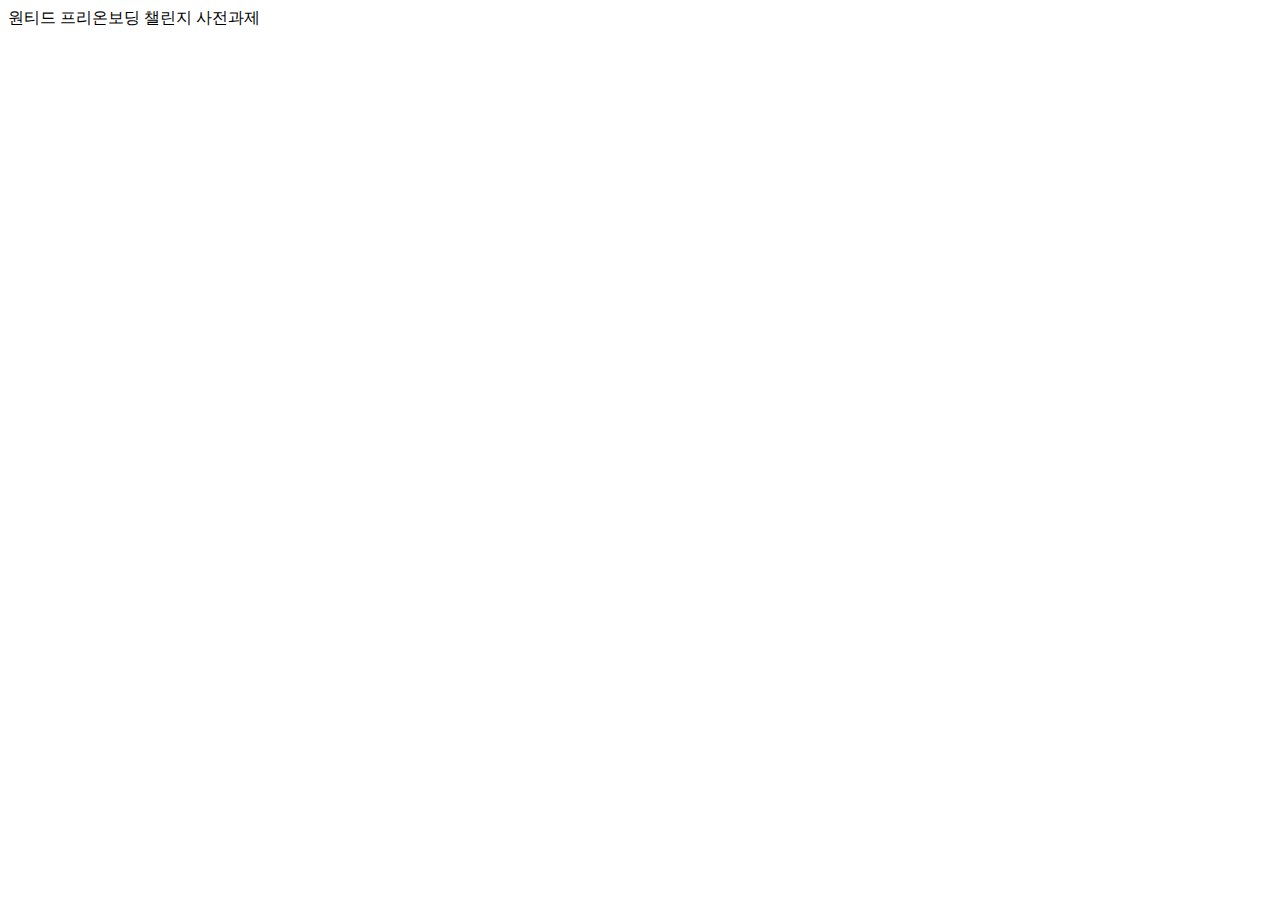
==== index.html @ 2d390413 "io TEST" ====
<!DOCTYPE html>
<html lang="en">
<head>
  <meta charset="UTF-8">
  <meta name="viewport" content="width=device-width, initial-scale=1.0">
  <title>김소영 | 원티드 프리온보딩 챌린지 사전과제</title>
</head>
<body>
  원티드 프리온보딩 챌린지 사전과제
</body>
</html>
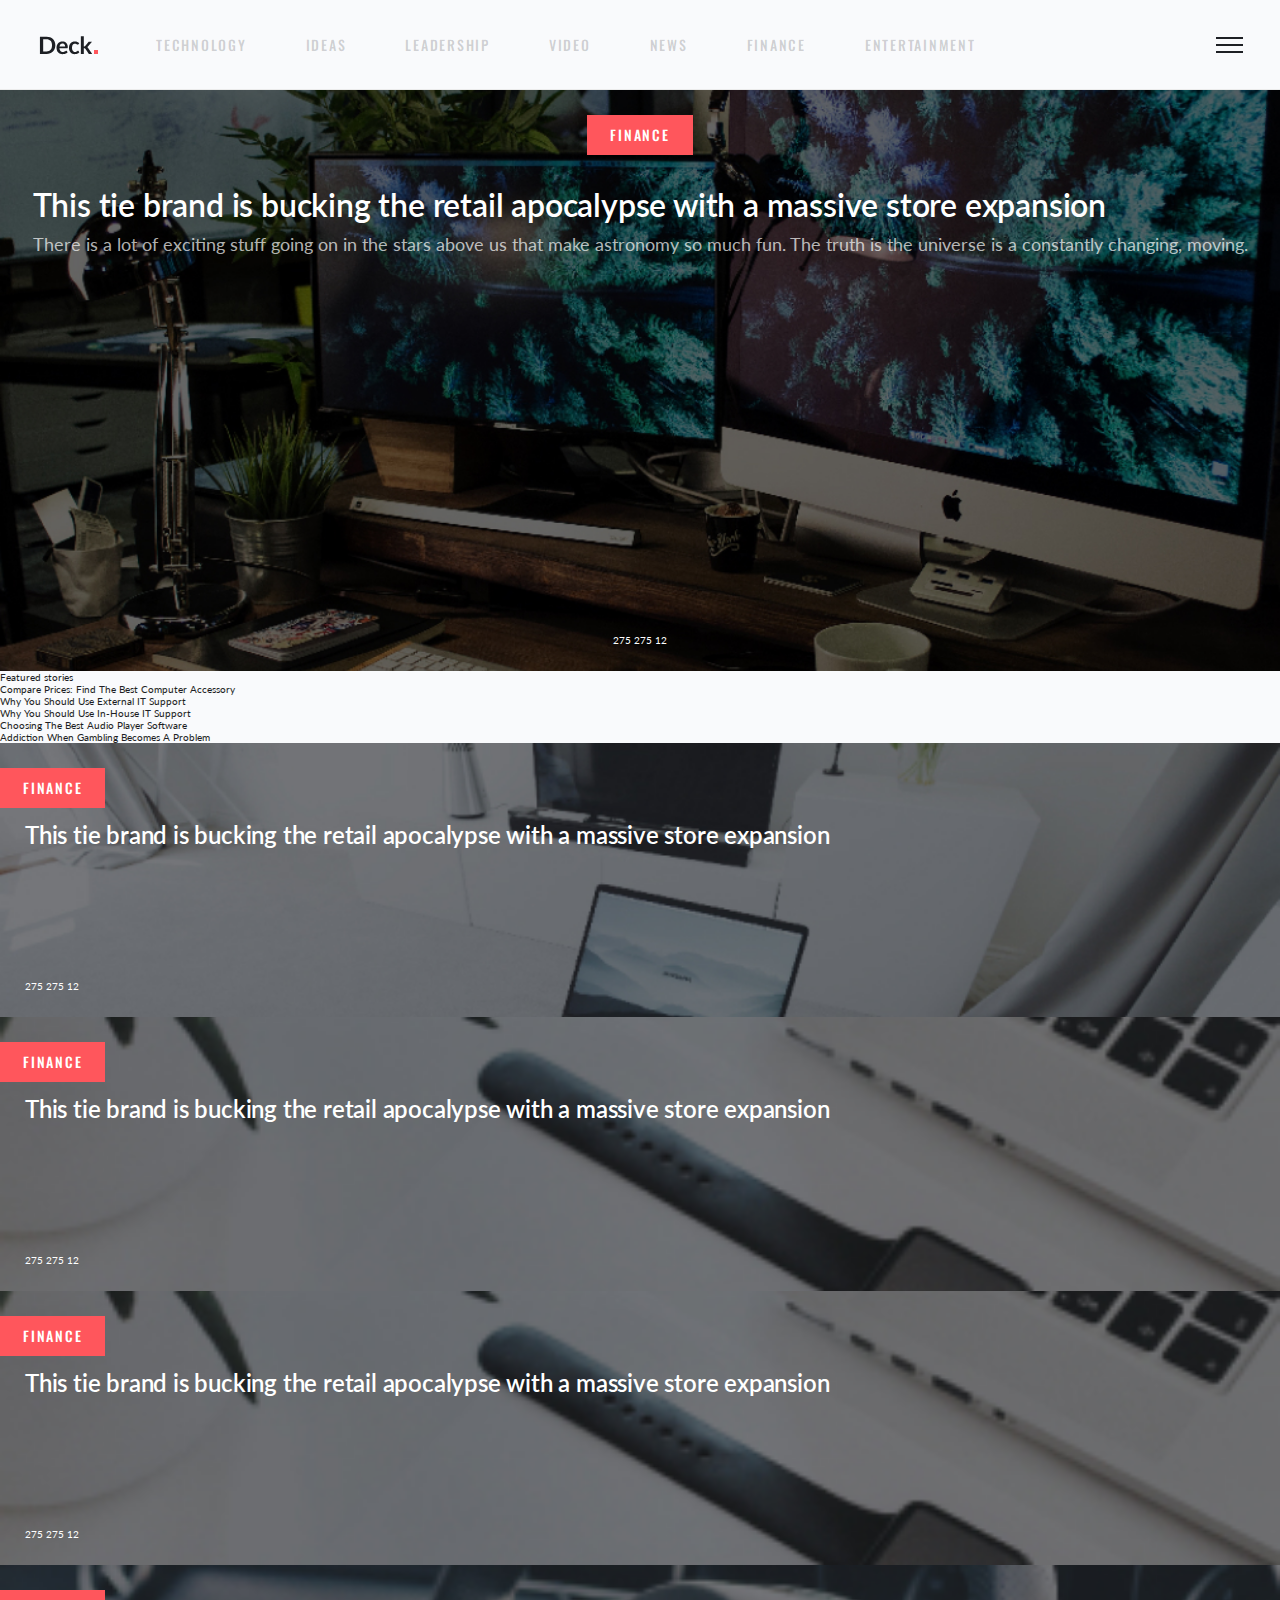
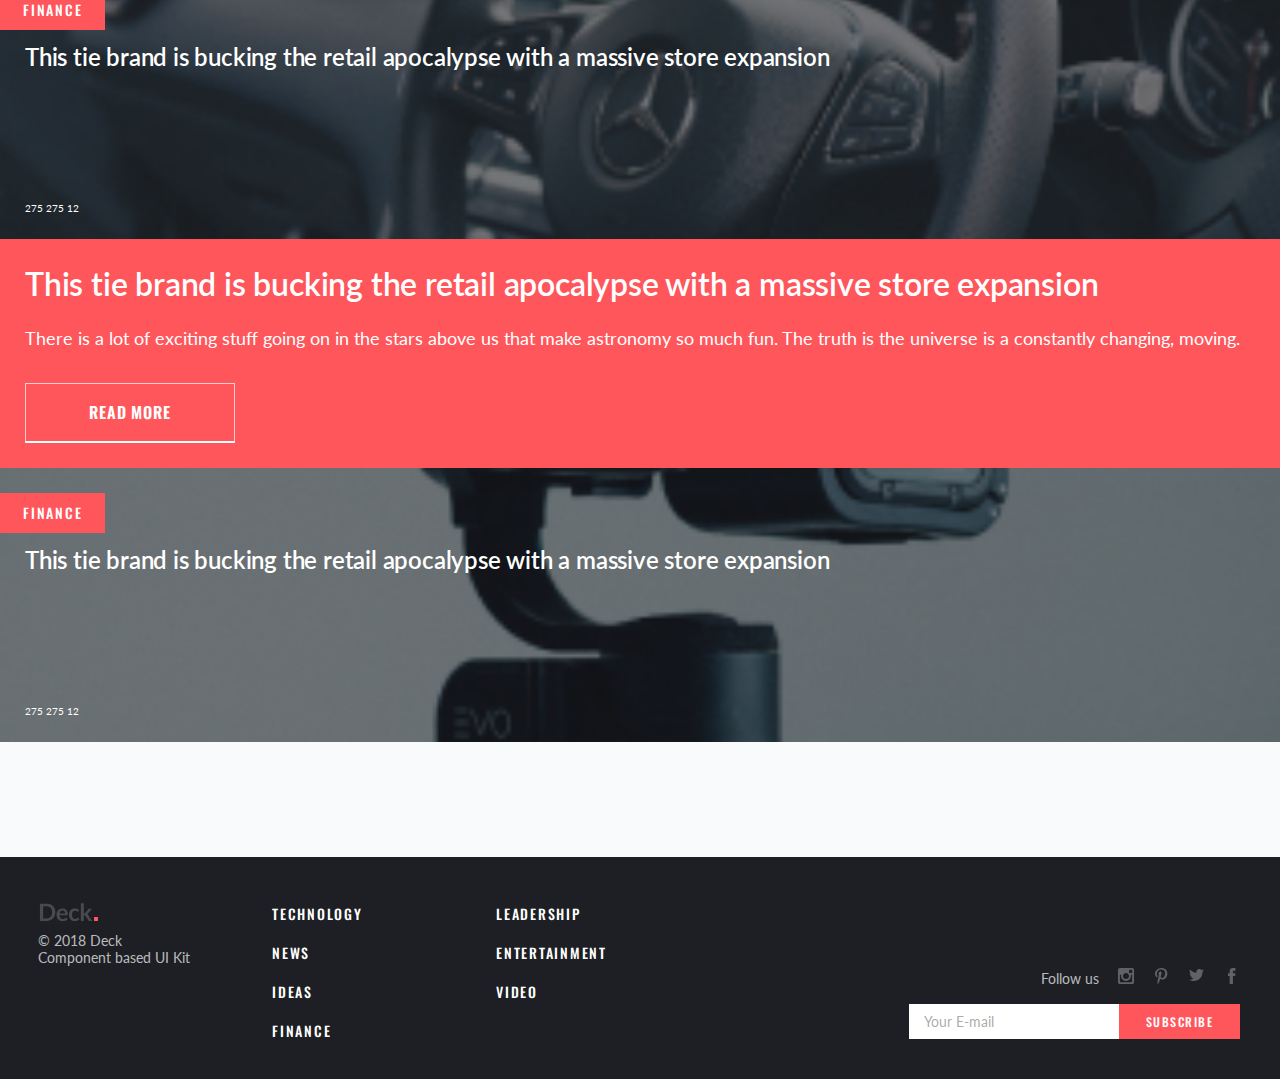
==== commit 73602821: "start mission" ====
--- a/index.html
+++ b/index.html
@@ -1,11 +1,214 @@
 <!DOCTYPE html>
 <html lang="en">
-<head>
-  <meta charset="UTF-8">
-  <meta name="viewport" content="width=device-width, initial-scale=1.0">
-  <title>김소영 | 원티드 프리온보딩 챌린지 사전과제</title>
-</head>
-<body>
-  원티드 프리온보딩 챌린지 사전과제
-</body>
-</html>+  <head>
+    <meta charset="UTF-8" />
+    <meta name="viewport" content="width=device-width, initial-scale=1.0" />
+    <title>김소영 | 원티드 프리온보딩 챌린지 사전과제</title>
+    <link rel="stylesheet" href="./assets/default/font.css" />
+    <link rel="stylesheet" href="./assets/default/reset.css" />
+    <link rel="stylesheet" href="./assets/css/style.css" />
+  </head>
+  <body>
+    <div class="wrapper">
+      <header class="header" id="header"></header>
+      <main class="contents-container">
+        <section class="content-area">
+          <div class="main-area-top">
+            <!-- card -->
+            <div class="card-container">
+              <div class="item-area-front">
+                <div class="item-head">
+                  <span class="item-label">Finance</span>
+                </div>
+                <div class="item-body">
+                  <h2 class="item-title">This tie brand is bucking the retail apocalypse with a massive store expansion</h2>
+                  <p class="item-text">
+                    There is a lot of exciting stuff going on in the stars above us that make astronomy so much fun. The truth is the universe is a
+                    constantly changing, moving.
+                  </p>
+                </div>
+                <div class="item-foot">
+                  <div class="item-icons-box">
+                    <a href="javascript:void(0);" class="icon-share"><span>275</span></a>
+                    <a href="javascript:void(0);" class="icon-views"><span>275</span></a>
+                    <a href="javascript:void(0);" class="icon-comments"><span>12</span></a>
+                  </div>
+                </div>
+              </div>
+              <div class="item-area-back">
+                <img src="./assets/images/main/img_main_visual.jpg" alt="" />
+              </div>
+            </div>
+            <!-- //card -->
+          </div>
+          <div class="main-area-middle">
+            <div class="area-middle-left">
+              <!-- Featured stories -->
+              <div class="stories-container">
+                <div class="stories-top">
+                  <h2 class="stories-title">Featured stories</h2>
+                </div>
+                <div class="stories-middle">
+                  <ol class="rank-list">
+                    <li><a href="javascript:void(0);">Compare Prices: Find The Best Computer Accessory</a></li>
+                    <li><a href="javascript:void(0);">Why You Should Use External IT Support</a></li>
+                    <li><a href="javascript:void(0);">Why You Should Use In-House IT Support</a></li>
+                    <li><a href="javascript:void(0);">Choosing The Best Audio Player Software</a></li>
+                    <li><a href="javascript:void(0);">Addiction When Gambling Becomes A Problem</a></li>
+                  </ol>
+                </div>
+              </div>
+              <!-- //Featured stories -->
+            </div>
+            <div class="area-middle-right">
+              <!-- card flex -->
+              <div class="card-area-flex">
+                <div class="flex-row">
+                  <!-- card -->
+                  <div class="card-container">
+                    <div class="item-area-front">
+                      <div class="item-head">
+                        <span class="item-label">Finance</span>
+                      </div>
+                      <div class="item-body">
+                        <p class="item-title">This tie brand is bucking the retail apocalypse with a massive store expansion</p>
+                      </div>
+                      <div class="item-foot">
+                        <div class="item-icons-box">
+                          <a href="javascript:void(0);" class="icon-share"><span>275</span></a>
+                          <a href="javascript:void(0);" class="icon-views"><span>275</span></a>
+                          <a href="javascript:void(0);" class="icon-comments"><span>12</span></a>
+                        </div>
+                      </div>
+                    </div>
+                    <div class="item-area-back">
+                      <img src="./assets/images/main/img_main_center_card_01.jpg" alt="" />
+                    </div>
+                  </div>
+                  <!-- //card -->
+                </div>
+                <div class="flex-row">
+                  <!-- card -->
+                  <div class="card-container">
+                    <div class="item-area-front">
+                      <div class="item-head">
+                        <span class="item-label">Finance</span>
+                      </div>
+                      <div class="item-body">
+                        <p class="item-title">This tie brand is bucking the retail apocalypse with a massive store expansion</p>
+                      </div>
+                      <div class="item-foot">
+                        <div class="item-icons-box">
+                          <a href="javascript:void(0);" class="icon-share"><span>275</span></a>
+                          <a href="javascript:void(0);" class="icon-views"><span>275</span></a>
+                          <a href="javascript:void(0);" class="icon-comments"><span>12</span></a>
+                        </div>
+                      </div>
+                    </div>
+                    <div class="item-area-back">
+                      <img src="./assets/images/main/img_main_center_card_02.jpg" alt="" />
+                    </div>
+                  </div>
+                  <div class="card-container">
+                    <div class="item-area-front">
+                      <div class="item-head">
+                        <span class="item-label">Finance</span>
+                      </div>
+                      <div class="item-body">
+                        <p class="item-title">This tie brand is bucking the retail apocalypse with a massive store expansion</p>
+                      </div>
+                      <div class="item-foot">
+                        <div class="item-icons-box">
+                          <a href="javascript:void(0);" class="icon-share"><span>275</span></a>
+                          <a href="javascript:void(0);" class="icon-views"><span>275</span></a>
+                          <a href="javascript:void(0);" class="icon-comments"><span>12</span></a>
+                        </div>
+                      </div>
+                    </div>
+                    <div class="item-area-back">
+                      <img src="./assets/images/main/img_main_center_card_02.jpg" alt="" />
+                    </div>
+                  </div>
+                  <!-- //card -->
+                </div>
+              </div>
+
+              <!-- //card flex -->
+            </div>
+          </div>
+        </section>
+        <article class="content-side">
+          <div class="side-area-top">
+            <!-- card -->
+            <div class="card-container">
+              <div class="item-area-front">
+                <div class="item-head">
+                  <span class="item-label">Finance</span>
+                </div>
+                <div class="item-body">
+                  <p class="item-title">This tie brand is bucking the retail apocalypse with a massive store expansion</p>
+                </div>
+                <div class="item-foot">
+                  <div class="item-icons-box">
+                    <a href="javascript:void(0);" class="icon-share"><span>275</span></a>
+                    <a href="javascript:void(0);" class="icon-views"><span>275</span></a>
+                    <a href="javascript:void(0);" class="icon-comments"><span>12</span></a>
+                  </div>
+                </div>
+              </div>
+              <div class="item-area-back">
+                <img src="./assets/images/main/img_main_right_card_01.jpg" alt="" />
+              </div>
+            </div>
+            <!-- //card -->
+          </div>
+          <div class="side-area-middle">
+            <!-- card -->
+            <div class="card-container none-back">
+              <div class="item-area-front">
+                <div class="item-body">
+                  <h2 class="item-title">This tie brand is bucking the retail apocalypse with a massive store expansion</h2>
+                  <p class="item-text">
+                    There is a lot of exciting stuff going on in the stars above us that make astronomy so much fun. The truth is the universe is a
+                    constantly changing, moving.
+                  </p>
+                </div>
+                <div class="item-foot">
+                  <button type="button" class="btn"><span>Read More</span></button>
+                </div>
+              </div>
+            </div>
+            <!-- //card -->
+          </div>
+          <div class="side-area-bottom">
+            <!-- card -->
+            <div class="card-container">
+              <div class="item-area-front">
+                <div class="item-head">
+                  <span class="item-label">Finance</span>
+                </div>
+                <div class="item-body">
+                  <p class="item-title">This tie brand is bucking the retail apocalypse with a massive store expansion</p>
+                </div>
+                <div class="item-foot">
+                  <div class="item-icons-box">
+                    <a href="javascript:void(0);" class="icon-share"><span>275</span></a>
+                    <a href="javascript:void(0);" class="icon-views"><span>275</span></a>
+                    <a href="javascript:void(0);" class="icon-comments"><span>12</span></a>
+                  </div>
+                </div>
+              </div>
+              <div class="item-area-back">
+                <img src="./assets/images/main/img_main_right_card_02.jpg" alt="" />
+              </div>
+            </div>
+            <!-- //card -->
+          </div>
+        </article>
+      </main>
+      <footer class="footer" id="footer"></footer>
+    </div>
+  </body>
+  <script src="./assets/js/components.js"></script>
+  <script src="./assets/js/card.js"></script>
+</html>
--- a/assets/default/font.css
+++ b/assets/default/font.css
@@ -0,0 +1,8 @@
+@charset "UTF-8";
+@import url('https://fonts.googleapis.com/css2?family=Oswald:wght@300;500;600&display=swap');
+@import url('https://fonts.googleapis.com/css2?family=Lato:wght@300;400;700&family=Oswald:wght@300;500;600&display=swap');
+
+/* 
+font-family: 'Lato', sans-serif;
+font-family: 'Oswald', sans-serif;
+ */--- a/assets/css/style.css
+++ b/assets/css/style.css
@@ -0,0 +1,6 @@
+@charset "UTF-8";
+@import url('./components/layout.css');
+@import url('./components/common.css');
+@import url('./components/header.css');
+@import url('./components/footer.css');
+@import url('./pages/main.css');
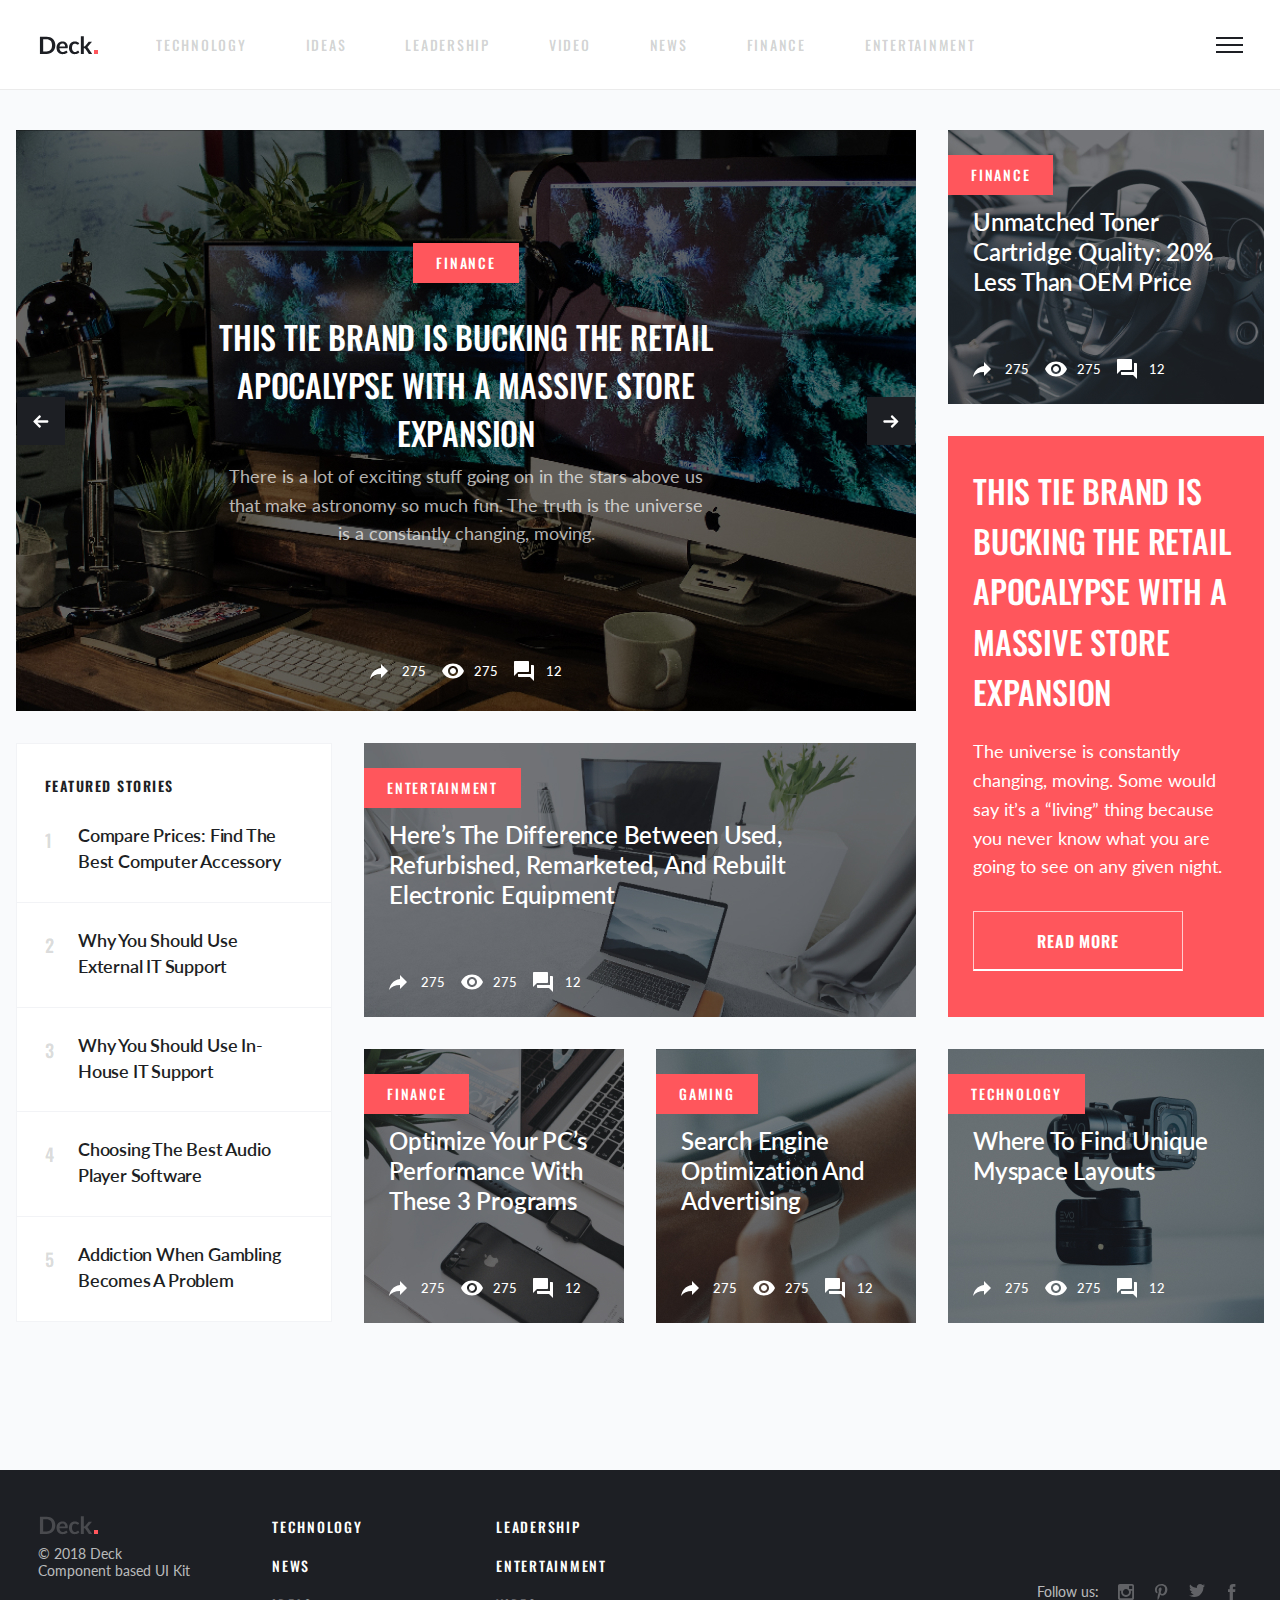
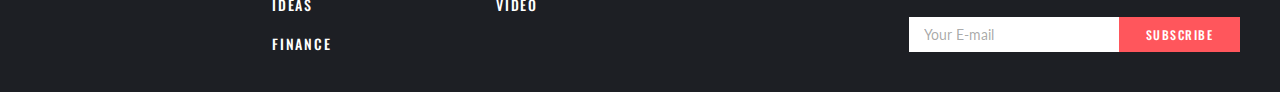
==== commit 212f0a9b: "desktop ing" ====
--- a/index.html
+++ b/index.html
@@ -14,32 +14,38 @@
       <main class="contents-container">
         <section class="content-area">
           <div class="main-area-top">
-            <!-- card -->
-            <div class="card-container">
-              <div class="item-area-front">
-                <div class="item-head">
-                  <span class="item-label">Finance</span>
-                </div>
-                <div class="item-body">
-                  <h2 class="item-title">This tie brand is bucking the retail apocalypse with a massive store expansion</h2>
-                  <p class="item-text">
-                    There is a lot of exciting stuff going on in the stars above us that make astronomy so much fun. The truth is the universe is a
-                    constantly changing, moving.
-                  </p>
-                </div>
-                <div class="item-foot">
-                  <div class="item-icons-box">
-                    <a href="javascript:void(0);" class="icon-share"><span>275</span></a>
-                    <a href="javascript:void(0);" class="icon-views"><span>275</span></a>
-                    <a href="javascript:void(0);" class="icon-comments"><span>12</span></a>
-                  </div>
-                </div>
-              </div>
-              <div class="item-area-back">
-                <img src="./assets/images/main/img_main_visual.jpg" alt="" />
-              </div>
-            </div>
-            <!-- //card -->
+            <div class="card-swiper">
+              <div class="swiper-wrapper">
+                <!-- card -->
+                <div class="card-container">
+                  <div class="item-area-front">
+                    <div class="item-head">
+                      <span class="item-label">Finance</span>
+                    </div>
+                    <div class="item-body">
+                      <h2 class="item-title">This tie brand is bucking the retail apocalypse with a massive store expansion</h2>
+                      <p class="item-text">
+                        There is a lot of exciting stuff going on in the stars above us that make astronomy so much fun. The truth is the universe is
+                        a constantly changing, moving.
+                      </p>
+                    </div>
+                    <div class="item-foot">
+                      <div class="item-icons-box">
+                        <a href="javascript:void(0);" class="icon-share"><span>275</span></a>
+                        <a href="javascript:void(0);" class="icon-views"><span>275</span></a>
+                        <a href="javascript:void(0);" class="icon-comments"><span>12</span></a>
+                      </div>
+                    </div>
+                  </div>
+                  <div class="item-area-back">
+                    <img src="./assets/images/main/img_main_visual.jpg" alt="" />
+                  </div>
+                </div>
+                <!-- //card -->
+              </div>
+              <button type="button" class="btn-swiper-prev" title="prev"></button>
+              <button type="button" class="btn-swiper-next" title="next"></button>
+            </div>
           </div>
           <div class="main-area-middle">
             <div class="area-middle-left">
@@ -68,10 +74,10 @@
                   <div class="card-container">
                     <div class="item-area-front">
                       <div class="item-head">
-                        <span class="item-label">Finance</span>
+                        <span class="item-label">Entertainment</span>
                       </div>
                       <div class="item-body">
-                        <p class="item-title">This tie brand is bucking the retail apocalypse with a massive store expansion</p>
+                        <p class="item-title">Here’s The Difference Between Used, Refurbished, Remarketed, And Rebuilt Electronic Equipment</p>
                       </div>
                       <div class="item-foot">
                         <div class="item-icons-box">
@@ -95,7 +101,7 @@
                         <span class="item-label">Finance</span>
                       </div>
                       <div class="item-body">
-                        <p class="item-title">This tie brand is bucking the retail apocalypse with a massive store expansion</p>
+                        <p class="item-title">Optimize Your PC’s Performance With These 3 Programs</p>
                       </div>
                       <div class="item-foot">
                         <div class="item-icons-box">
@@ -112,10 +118,10 @@
                   <div class="card-container">
                     <div class="item-area-front">
                       <div class="item-head">
-                        <span class="item-label">Finance</span>
+                        <span class="item-label">Gaming</span>
                       </div>
                       <div class="item-body">
-                        <p class="item-title">This tie brand is bucking the retail apocalypse with a massive store expansion</p>
+                        <p class="item-title">Search Engine Optimization And Advertising</p>
                       </div>
                       <div class="item-foot">
                         <div class="item-icons-box">
@@ -126,7 +132,7 @@
                       </div>
                     </div>
                     <div class="item-area-back">
-                      <img src="./assets/images/main/img_main_center_card_02.jpg" alt="" />
+                      <img src="./assets/images/main/img_main_center_card_03.jpg" alt="" />
                     </div>
                   </div>
                   <!-- //card -->
@@ -146,7 +152,7 @@
                   <span class="item-label">Finance</span>
                 </div>
                 <div class="item-body">
-                  <p class="item-title">This tie brand is bucking the retail apocalypse with a massive store expansion</p>
+                  <p class="item-title">Unmatched Toner Cartridge Quality: 20% Less Than OEM Price</p>
                 </div>
                 <div class="item-foot">
                   <div class="item-icons-box">
@@ -169,8 +175,8 @@
                 <div class="item-body">
                   <h2 class="item-title">This tie brand is bucking the retail apocalypse with a massive store expansion</h2>
                   <p class="item-text">
-                    There is a lot of exciting stuff going on in the stars above us that make astronomy so much fun. The truth is the universe is a
-                    constantly changing, moving.
+                    The universe is constantly changing, moving. Some would say it’s a “living” thing because you never know what you are going to see
+                    on any given night.
                   </p>
                 </div>
                 <div class="item-foot">
@@ -185,10 +191,10 @@
             <div class="card-container">
               <div class="item-area-front">
                 <div class="item-head">
-                  <span class="item-label">Finance</span>
+                  <span class="item-label">Technology</span>
                 </div>
                 <div class="item-body">
-                  <p class="item-title">This tie brand is bucking the retail apocalypse with a massive store expansion</p>
+                  <p class="item-title">Where To Find Unique Myspace Layouts</p>
                 </div>
                 <div class="item-foot">
                   <div class="item-icons-box">
